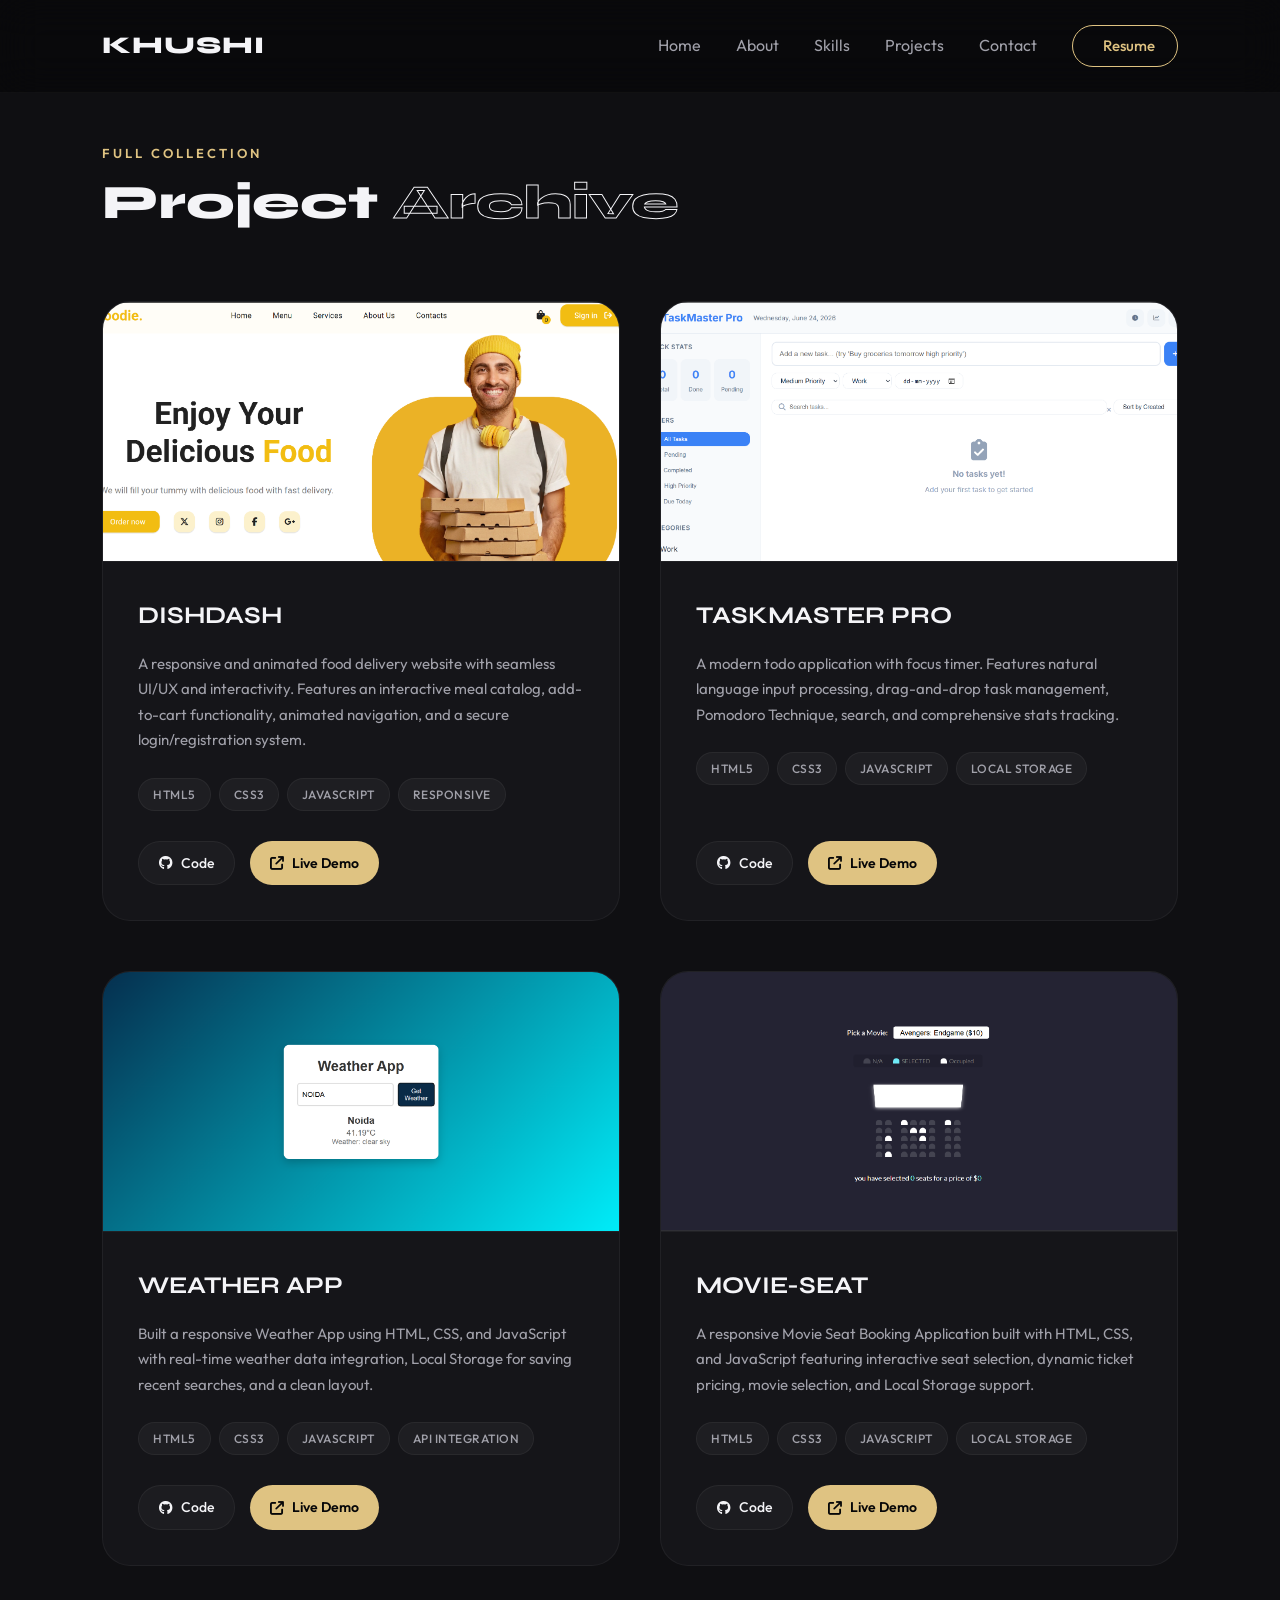
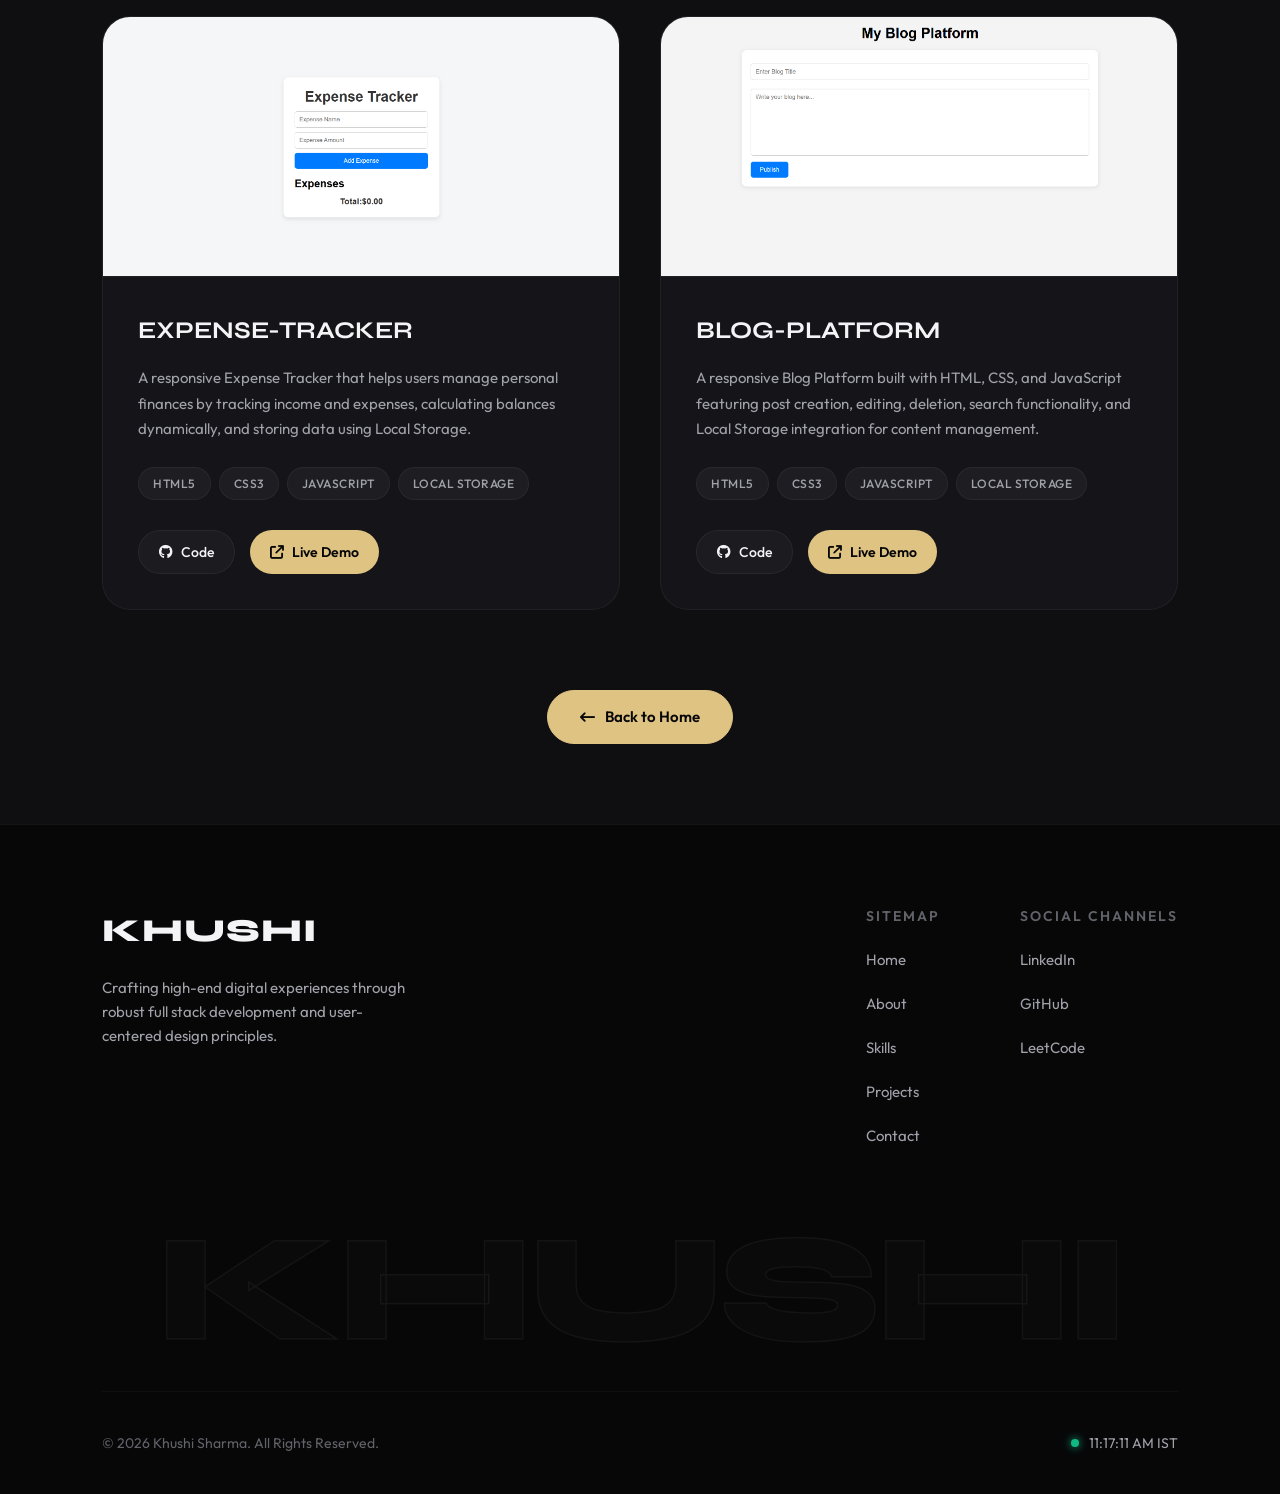
==== project.html @ cfadffa4 "Update portfolio visuals and make changes to the projects and contact pages" ====
<!DOCTYPE html>
<html lang="en">
<head>
    <meta charset="UTF-8">
    <meta name="viewport" content="width=device-width, initial-scale=1.0">
    <title>Project Archive | Khushi Sharma</title>
    <!-- Meta tags for premium SEO -->
    <meta name="description" content="Explore the full vault of web development projects built by Khushi Sharma, including food delivery sites, advanced todo managers, trackers, and blog platforms.">
    
    <!-- Font Awesome Icons -->
    <link rel="stylesheet" href="https://cdnjs.cloudflare.com/ajax/libs/font-awesome/6.7.2/css/all.min.css">
    <!-- Local Stylesheet -->
    <link rel="stylesheet" href="style.css">
</head>
<body>

    <!-- Page Transition Wipe Overlay -->
    <div class="page-transition-wipe"></div>

    <!-- Frosted-glass Header Design -->
    <header class="header">
        <a href="index.html#home" class="logo magnetic">KHUSHI</a>

        <i class="fa-solid fa-bars" id="menu-icon"></i>

        <nav class="navbar">
            <a href="index.html#home" class="nav-link">Home</a>
            <a href="index.html#about" class="nav-link">About</a>
            <a href="index.html#skills" class="nav-link">Skills</a>
            <a href="index.html#projects" class="nav-link active">Projects</a>
            <a href="index.html#contact" class="nav-link">Contact</a>
            
            <!-- Highly styled Resume pill button directly to the right of Contact link -->
            <a href="Resume_Khushi_Sharma (3).pdf" class="resume-btn magnetic" target="_blank">
                <i class="fa-solid fa-arrow-down-to-bracket"></i> Resume
            </a>
        </nav>
    </header>

    <!-- Project Archive Section -->
    <section class="projects">
        <div class="container">
            <div class="section-header animate-in">
                <span class="section-subtitle">Full Collection</span>
                <h1 class="section-title">Project <span>Archive</span></h1>
            </div>

            <!-- All 6 Projects Grid -->
            <div class="projects-grid">
                
                <!-- PROJECT 1 -->
                <div class="project-card animate-in">
                    <div class="project-img">
                        <img src="images/DISHDASH.png" alt="DISHDASH - Food Delivery Platform">
                    </div>
                    <div class="project-content">
                        <div>
                            <h3>DISHDASH</h3>
                            <p>A responsive and animated food delivery website with seamless UI/UX and interactivity. Features an interactive meal catalog, add-to-cart functionality, animated navigation, and a secure login/registration system.</p>
                            <div class="project-tech-stack">
                                <span>HTML5</span>
                                <span>CSS3</span>
                                <span>JavaScript</span>
                                <span>Responsive</span>
                            </div>
                        </div>
                        <div class="project-actions">
                            <a href="https://github.com/khushiiish/DISHDASH.git" target="_blank" class="project-btn code magnetic">
                                <i class="fa-brands fa-github"></i> Code
                            </a>
                            <a href="https://dishdash-khushi.vercel.app/" target="_blank" class="project-btn live magnetic">
                                <i class="fa-solid fa-arrow-up-right-from-square"></i> Live Demo
                            </a>
                        </div>
                    </div>
                </div>

                <!-- PROJECT 2 -->
                <div class="project-card animate-in delay-100">
                    <div class="project-img">
                        <img src="images/TASK-MASTER.png" alt="TASKMASTER PRO - Advanced Todo App">
                    </div>
                    <div class="project-content">
                        <div>
                            <h3>TASKMASTER PRO</h3>
                            <p>A modern todo application with focus timer. Features natural language input processing, drag-and-drop task management, Pomodoro Technique, search, and comprehensive stats tracking.</p>
                            <div class="project-tech-stack">
                                <span>HTML5</span>
                                <span>CSS3</span>
                                <span>JavaScript</span>
                                <span>Local Storage</span>
                            </div>
                        </div>
                        <div class="project-actions">
                            <a href="https://github.com/khushiiish/ADVANCED-TODO-APP.git" target="_blank" class="project-btn code magnetic">
                                <i class="fa-brands fa-github"></i> Code
                            </a>
                            <a href="https://advanced-todo-app-khushi.vercel.app/" target="_blank" class="project-btn live magnetic">
                                <i class="fa-solid fa-arrow-up-right-from-square"></i> Live Demo
                            </a>
                        </div>
                    </div>
                </div>

                <!-- PROJECT 3 -->
                <div class="project-card animate-in">
                    <div class="project-img">
                        <img src="images/WEATHER.png" alt="Weather Forecast Application">
                    </div>
                    <div class="project-content">
                        <div>
                            <h3>WEATHER APP</h3>
                            <p>Built a responsive Weather App using HTML, CSS, and JavaScript with real-time weather data integration, Local Storage for saving recent searches, and a clean layout.</p>
                            <div class="project-tech-stack">
                                <span>HTML5</span>
                                <span>CSS3</span>
                                <span>JavaScript</span>
                                <span>API Integration</span>
                            </div>
                        </div>
                        <div class="project-actions">
                            <a href="https://github.com/khushiiish/weather.git" target="_blank" class="project-btn code magnetic">
                                <i class="fa-brands fa-github"></i> Code
                            </a>
                            <a href="https://weather-chi-kohl.vercel.app/" target="_blank" class="project-btn live magnetic">
                                <i class="fa-solid fa-arrow-up-right-from-square"></i> Live Demo
                            </a>
                        </div>
                    </div>
                </div>

                <!-- PROJECT 4 -->
                <div class="project-card animate-in delay-100">
                    <div class="project-img">
                        <img src="images/MOVIE-SEAT.png" alt="Movie Seat Booking App">
                    </div>
                    <div class="project-content">
                        <div>
                            <h3>MOVIE-SEAT</h3>
                            <p>A responsive Movie Seat Booking Application built with HTML, CSS, and JavaScript featuring interactive seat selection, dynamic ticket pricing, movie selection, and Local Storage support.</p>
                            <div class="project-tech-stack">
                                <span>HTML5</span>
                                <span>CSS3</span>
                                <span>JavaScript</span>
                                <span>Local Storage</span>
                            </div>
                        </div>
                        <div class="project-actions">
                            <a href="https://github.com/khushiiish/Movie_Seat.git" target="_blank" class="project-btn code magnetic">
                                <i class="fa-brands fa-github"></i> Code
                            </a>
                            <a href="https://movie-seat-ten.vercel.app/" target="_blank" class="project-btn live magnetic">
                                <i class="fa-solid fa-arrow-up-right-from-square"></i> Live Demo
                            </a>
                        </div>
                    </div>
                </div>

                <!-- PROJECT 5 -->
                <div class="project-card animate-in">
                    <div class="project-img">
                        <img src="images/EXPENSE-TRACKER.png" alt="Expense Tracker App">
                    </div>
                    <div class="project-content">
                        <div>
                            <h3>EXPENSE-TRACKER</h3>
                            <p>A responsive Expense Tracker that helps users manage personal finances by tracking income and expenses, calculating balances dynamically, and storing data using Local Storage.</p>
                            <div class="project-tech-stack">
                                <span>HTML5</span>
                                <span>CSS3</span>
                                <span>JavaScript</span>
                                <span>Local Storage</span>
                            </div>
                        </div>
                        <div class="project-actions">
                            <a href="https://github.com/khushiiish/expense-tracker.git" target="_blank" class="project-btn code magnetic">
                                <i class="fa-brands fa-github"></i> Code
                            </a>
                            <a href="https://expense-tracker-ecru-beta-21.vercel.app/" target="_blank" class="project-btn live magnetic">
                                <i class="fa-solid fa-arrow-up-right-from-square"></i> Live Demo
                            </a>
                        </div>
                    </div>
                </div>

                <!-- PROJECT 6 -->
                <div class="project-card animate-in delay-100">
                    <div class="project-img">
                        <img src="images/BLOG-PLATFORM.png" alt="Blog Platform App">
                    </div>
                    <div class="project-content">
                        <div>
                            <h3>BLOG-PLATFORM</h3>
                            <p>A responsive Blog Platform built with HTML, CSS, and JavaScript featuring post creation, editing, deletion, search functionality, and Local Storage integration for content management.</p>
                            <div class="project-tech-stack">
                                <span>HTML5</span>
                                <span>CSS3</span>
                                <span>JavaScript</span>
                                <span>Local Storage</span>
                            </div>
                        </div>
                        <div class="project-actions">
                            <a href="https://github.com/khushiiish/BLOG-PLATFORM.git" target="_blank" class="project-btn code magnetic">
                                <i class="fa-brands fa-github"></i> Code
                            </a>
                            <a href="https://blog-platform-seven-ruby.vercel.app/" target="_blank" class="project-btn live magnetic">
                                <i class="fa-solid fa-arrow-up-right-from-square"></i> Live Demo
                            </a>
                        </div>
                    </div>
                </div>

            </div>

            <!-- Back to Home Action Button -->
            <div class="archive-actions animate-in" style="text-align: center; margin-top: 8rem;">
                <a href="index.html" class="btn-primary magnetic">
                    <i class="fa-solid fa-arrow-left-long"></i> Back to Home
                </a>
            </div>
        </div>
    </section>

    <!-- Revamped Footer Block -->
    <footer class="footer">
        <div class="container">
            <div class="footer-top">
                <div class="footer-brand">
                    <a href="index.html#home" class="logo">KHUSHI</a>
                    <p>Crafting high-end digital experiences through robust full stack development and user-centered design principles.</p>
                </div>
                
                <div class="footer-links-grid">
                    <div class="footer-column">
                        <h4>Sitemap</h4>
                        <a href="index.html#home">Home</a>
                        <a href="index.html#about">About</a>
                        <a href="index.html#skills">Skills</a>
                        <a href="index.html#projects">Projects</a>
                        <a href="index.html#contact">Contact</a>
                    </div>
                    <div class="footer-column">
                        <h4>Social Channels</h4>
                        <a href="https://linkedin.com" target="_blank">LinkedIn</a>
                        <a href="https://github.com/khushiiish" target="_blank">GitHub</a>
                        <a href="https://leetcode.com/u/khushiish/" target="_blank">LeetCode</a>
                    </div>
                </div>
            </div>

            <!-- Massive typographic signature in background -->
            <div class="footer-signature">
                <h2>KHUSHI</h2>
            </div>

            <div class="footer-bottom">
                <p>&copy; 2026 Khushi Sharma. All Rights Reserved.</p>
                
                <!-- Local time clock ticking in IST -->
                <div class="footer-clock">
                    <span class="pulse"></span>
                    <span id="timezone-clock">Loading local time...</span>
                </div>
            </div>
        </div>
    </footer>

    <!-- Local Script -->
    <script src="script.js"></script>
</body>
</html>
---- style.css ----
@import url('https://fonts.googleapis.com/css2?family=Inter:wght@300;400;500;600&family=Outfit:wght@300;400;500;600;700;800&family=Syne:wght@700;800&display=swap');

:root {
    --bg-dark: #070708;
    --bg-surface: #0f0f12;
    --bg-card: #151519;
    --border-color: rgba(255, 255, 255, 0.05);
    --border-hover: rgba(223, 195, 130, 0.25);
    --text-primary: #f4f4f7;
    --text-secondary: #a1a1aa;
    --text-muted: #62626a;
    --accent: #dfc382; /* Champagne Gold */
    --accent-rgb: 223, 195, 130;
    --accent-hover: #eed59f;
    --font-title: 'Syne', sans-serif;
    --font-body: 'Outfit', sans-serif;
    --transition-smooth: all 0.5s cubic-bezier(0.16, 1, 0.3, 1);
    --transition-fast: all 0.25s ease;
}

/* --- Global Reset --- */
* {
    margin: 0;
    padding: 0;
    box-sizing: border-box;
    text-decoration: none;
    border: none;
    outline: none;
    font-family: var(--font-body);
}

html {
    font-size: 62.5%; /* 1rem = 10px */
    scroll-behavior: smooth;
    background-color: var(--bg-dark);
    color: var(--text-primary);
    overflow-x: hidden;
}

body {
    font-size: 1.6rem;
    line-height: 1.6;
    background-color: var(--bg-dark);
    color: var(--text-primary);
    -webkit-font-smoothing: antialiased;
}

/* --- Scrollbar Customization --- */
::-webkit-scrollbar {
    width: 0.8rem;
}
::-webkit-scrollbar-track {
    background: var(--bg-dark);
}
::-webkit-scrollbar-thumb {
    background: rgba(255, 255, 255, 0.1);
    border-radius: 9999px;
}
::-webkit-scrollbar-thumb:hover {
    background: var(--accent);
}

/* --- Layout Utility Classes --- */
section {
    min-height: 100vh;
    padding: 14rem 8% 8rem;
    position: relative;
}

.container {
    max-width: 120rem;
    margin: 0 auto;
    width: 100%;
}

.btn-primary {
    display: inline-flex;
    align-items: center;
    justify-content: center;
    gap: 1rem;
    background: var(--accent);
    color: var(--bg-dark);
    font-weight: 600;
    font-size: 1.5rem;
    padding: 1.4rem 3.2rem;
    border-radius: 9999px;
    border: 1px solid var(--accent);
    cursor: pointer;
    transition: var(--transition-smooth);
}

.btn-primary:hover {
    background: transparent;
    color: var(--accent);
    box-shadow: 0 8px 24px rgba(223, 195, 130, 0.15);
}

.btn-secondary {
    display: inline-flex;
    align-items: center;
    justify-content: center;
    gap: 1rem;
    background: transparent;
    color: var(--text-primary);
    font-weight: 500;
    font-size: 1.5rem;
    padding: 1.4rem 3.2rem;
    border-radius: 9999px;
    border: 1px solid rgba(255, 255, 255, 0.1);
    cursor: pointer;
    transition: var(--transition-smooth);
}

.btn-secondary:hover {
    border-color: var(--accent);
    color: var(--accent);
    background: rgba(223, 195, 130, 0.02);
}

/* --- Section Heading --- */
.section-header {
    margin-bottom: 7rem;
    position: relative;
}

.section-subtitle {
    font-size: 1.3rem;
    font-weight: 600;
    color: var(--accent);
    text-transform: uppercase;
    letter-spacing: 0.3rem;
    display: inline-block;
    margin-bottom: 1rem;
}

.section-title {
    font-family: var(--font-title);
    font-size: 4.8rem;
    font-weight: 800;
    line-height: 1.2;
    color: var(--text-primary);
}

.section-title span {
    font-family: var(--font-title);
    color: transparent;
    -webkit-text-stroke: 1px var(--text-primary);
}

/* --- PAGE TRANSITION OVERLAY --- */
.page-transition-wipe {
    position: fixed;
    top: 0;
    left: 0;
    width: 100%;
    height: 100%;
    background-color: var(--accent);
    z-index: 9999;
    transform: translateY(100%);
    pointer-events: none;
    transition: transform 0.6s cubic-bezier(0.85, 0, 0.15, 1);
}
.page-transition-wipe.active {
    transform: translateY(0);
}
.page-transition-wipe.exit {
    transform: translateY(-100%);
}

/* --- HEADER / NAVBAR --- */
.header {
    position: fixed;
    top: 0;
    left: 0;
    width: 100%;
    padding: 2.5rem 8%;
    background: rgba(7, 7, 8, 0.65);
    backdrop-filter: blur(20px);
    -webkit-backdrop-filter: blur(20px);
    border-bottom: 1px solid rgba(255, 255, 255, 0.03);
    display: flex;
    justify-content: space-between;
    align-items: center;
    z-index: 1000;
    transition: var(--transition-smooth);
}

.header.scrolled {
    padding: 1.8rem 8%;
    background: rgba(7, 7, 8, 0.85);
    box-shadow: 0 10px 30px rgba(0, 0, 0, 0.3);
}

.logo {
    font-family: var(--font-title);
    font-size: 2.4rem;
    font-weight: 800;
    color: var(--text-primary);
    letter-spacing: 0.1rem;
    transition: var(--transition-fast);
}

.logo:hover {
    color: var(--accent);
}

.navbar {
    display: flex;
    align-items: center;
}

.nav-link {
    font-size: 1.6rem;
    font-weight: 400;
    color: var(--text-secondary);
    margin-left: 3.5rem;
    position: relative;
    transition: var(--transition-fast);
    padding: 0.5rem 0;
}

.nav-link::after {
    content: '';
    position: absolute;
    bottom: 0;
    left: 0;
    width: 0;
    height: 1px;
    background-color: var(--accent);
    transition: var(--transition-fast);
}

.nav-link:hover::after,
.nav-link.active::after {
    width: 100%;
}

.nav-link:hover,
.nav-link.active {
    color: var(--text-primary);
}

.resume-btn {
    margin-left: 3.5rem;
    border: 1px solid var(--accent);
    color: var(--accent);
    font-size: 1.5rem;
    font-weight: 500;
    padding: 0.8rem 2.2rem;
    border-radius: 9999px;
    background: transparent;
    transition: var(--transition-smooth);
    display: inline-flex;
    align-items: center;
    gap: 0.8rem;
}

.resume-btn:hover {
    background: var(--accent);
    color: var(--bg-dark);
    transform: translateY(-2px);
    box-shadow: 0 6px 20px rgba(223, 195, 130, 0.15);
}

#menu-icon {
    font-size: 2.8rem;
    color: var(--text-primary);
    cursor: pointer;
    display: none;
}

/* --- HOME HERO SECTION --- */
.home {
    display: flex;
    justify-content: space-between;
    align-items: center;
    gap: 8rem;
    min-height: 100vh;
}

.home-content {
    flex: 1.2;
    display: flex;
    flex-direction: column;
    align-items: flex-start;
}

.home-badge {
    background: rgba(223, 195, 130, 0.08);
    color: var(--accent);
    padding: 0.6rem 1.6rem;
    font-size: 1.3rem;
    font-weight: 600;
    border-radius: 9999px;
    border: 1px solid rgba(223, 195, 130, 0.15);
    margin-bottom: 2.5rem;
    letter-spacing: 0.1rem;
}

.home-content h1 {
    font-family: var(--font-title);
    font-size: 7.2rem;
    font-weight: 800;
    line-height: 1.1;
    margin-bottom: 1.5rem;
    letter-spacing: -0.1rem;
}

.home-content h3 {
    font-size: 2.8rem;
    font-weight: 400;
    color: var(--text-secondary);
    margin-bottom: 2.5rem;
}

.home-content h3 span {
    color: var(--accent);
    font-weight: 600;
}

.home-content p {
    font-size: 1.7rem;
    color: var(--text-secondary);
    line-height: 1.7;
    margin-bottom: 4rem;
    max-width: 58rem;
}

.home-actions {
    display: flex;
    gap: 2rem;
    margin-bottom: 4.5rem;
}

.social-media {
    display: flex;
    gap: 1.8rem;
}

.social-link {
    display: inline-flex;
    justify-content: center;
    align-items: center;
    width: 4.5rem;
    height: 4.5rem;
    background: var(--bg-surface);
    border: 1px solid var(--border-color);
    border-radius: 50%;
    font-size: 1.8rem;
    color: var(--text-secondary);
    transition: var(--transition-smooth);
}

.social-link:hover {
    color: var(--bg-dark);
    background: var(--accent);
    border-color: var(--accent);
    transform: translateY(-3px);
    box-shadow: 0 8px 20px rgba(223, 195, 130, 0.2);
}

.home-img-wrapper {
    flex: 0.8;
    display: flex;
    justify-content: center;
    align-items: center;
}

.home-img {
    position: relative;
    width: 38rem;
    height: 48rem;
    border-radius: 40px 100px 40px 100px;
    overflow: hidden;
    border: 1px solid var(--border-color);
    transition: var(--transition-smooth);
    background: var(--bg-card);
}

.home-img::before {
    content: '';
    position: absolute;
    inset: 0;
    background: linear-gradient(to top, rgba(7, 7, 8, 0.4), transparent);
    z-index: 1;
}

.home-img img {
    width: 100%;
    height: 100%;
    object-fit: cover;
    transition: transform 0.8s cubic-bezier(0.16, 1, 0.3, 1);
}

.home-img:hover {
    transform: scale(1.02) rotate(-1deg);
    border-color: var(--accent);
    box-shadow: 0 30px 60px rgba(0, 0, 0, 0.6), 0 0 40px rgba(223, 195, 130, 0.08);
}

.home-img:hover img {
    transform: scale(1.06);
}

/* --- ABOUT SECTION --- */
.about {
    background: var(--bg-surface);
}

.about-container {
    display: flex;
    align-items: center;
    gap: 8rem;
}

.about-img-wrapper {
    flex: 0.9;
    display: flex;
    justify-content: center;
}

.about-img {
    position: relative;
    width: 36rem;
    height: 44rem;
    border-radius: 100px 40px 100px 40px;
    overflow: hidden;
    border: 1px solid var(--border-color);
    background: var(--bg-card);
    transition: var(--transition-smooth);
}

.about-img img {
    width: 100%;
    height: 100%;
    object-fit: cover;
    transition: transform 0.8s cubic-bezier(0.16, 1, 0.3, 1);
}

.about-img:hover {
    transform: scale(1.02) rotate(1deg);
    border-color: var(--accent);
    box-shadow: 0 30px 60px rgba(0, 0, 0, 0.6), 0 0 40px rgba(223, 195, 130, 0.08);
}

.about-img:hover img {
    transform: scale(1.06);
}

.about-content {
    flex: 1.1;
}

.about-content h3 {
    font-size: 2.4rem;
    color: var(--text-primary);
    margin-bottom: 2rem;
    font-weight: 600;
}

.about-content p {
    font-size: 1.6rem;
    color: var(--text-secondary);
    line-height: 1.8;
    margin-bottom: 2.5rem;
}

/* --- BENTO SKILLS & TOOLS SECTION --- */
.skills {
    background: var(--bg-dark);
}

.bento-grid {
    display: grid;
    grid-template-columns: repeat(3, 1fr);
    gap: 2.5rem;
    margin-bottom: 6rem;
}

.bento-card {
    background: var(--bg-card);
    border: 1px solid var(--border-color);
    border-radius: 24px;
    padding: 3.5rem;
    transition: var(--transition-smooth);
}

.bento-card:hover {
    transform: translateY(-5px);
    border-color: var(--border-hover);
    box-shadow: 0 20px 40px rgba(0, 0, 0, 0.4);
}

.bento-card.double-col {
    grid-column: span 2;
}

.bento-card h3 {
    font-family: var(--font-title);
    font-size: 2rem;
    font-weight: 700;
    margin-bottom: 2.5rem;
    color: var(--text-primary);
}

.skills-list {
    display: flex;
    flex-wrap: wrap;
    gap: 1.2rem;
}

.skill-tag {
    display: inline-flex;
    align-items: center;
    gap: 0.8rem;
    padding: 1rem 1.8rem;
    background: rgba(255, 255, 255, 0.03);
    border: 1px solid var(--border-color);
    border-radius: 9999px;
    font-size: 1.4rem;
    font-weight: 500;
    color: var(--text-secondary);
    transition: var(--transition-fast);
}

.skill-tag i, .skill-tag svg {
    font-size: 1.6rem;
    color: var(--skill-color, var(--text-muted));
    fill: var(--skill-color, var(--text-muted));
    transition: var(--transition-fast);
}

.skill-tag .custom-svg {
    width: 1.6rem;
    height: 1.6rem;
}

.skill-tag:hover {
    background: rgba(255, 255, 255, 0.06);
    border-color: var(--skill-color, var(--accent));
    color: var(--text-primary);
}

.skill-tag:hover i, .skill-tag:hover svg {
    color: var(--skill-color, var(--accent));
    fill: var(--skill-color, var(--accent));
}

/* Soft Skills Grid */
.soft-skills-grid {
    display: grid;
    grid-template-columns: repeat(2, 1fr);
    gap: 1.5rem;
}

.soft-skill-box {
    display: flex;
    align-items: center;
    gap: 1.5rem;
    padding: 1.5rem;
    background: rgba(255, 255, 255, 0.02);
    border: 1px solid var(--border-color);
    border-radius: 16px;
    transition: var(--transition-fast);
}

.soft-skill-box:hover {
    border-color: var(--border-hover);
    background: rgba(255, 255, 255, 0.04);
}

.soft-icon {
    width: 4rem;
    height: 4rem;
    background: rgba(223, 195, 130, 0.08);
    border-radius: 12px;
    display: flex;
    align-items: center;
    justify-content: center;
    font-size: 1.8rem;
    color: var(--accent);
    transition: var(--transition-fast);
}

.soft-skill-box:hover .soft-icon {
    background: var(--accent);
    color: var(--bg-dark);
}

.soft-skill-box span {
    font-size: 1.4rem;
    font-weight: 500;
    color: var(--text-secondary);
}

.soft-skill-box:hover span {
    color: var(--text-primary);
}

/* --- ASYMMETRIC PROJECTS GRID --- */
.projects {
    background: var(--bg-surface);
}

.projects-grid {
    display: grid;
    grid-template-columns: repeat(2, 1fr);
    gap: 5rem 4rem;
    max-width: 120rem;
    margin: 0 auto;
}

.project-card {
    background: var(--bg-card);
    border: 1px solid var(--border-color);
    border-radius: 28px;
    overflow: hidden;
    display: flex;
    flex-direction: column;
    transition: var(--transition-smooth);
}

.project-card.large-span {
    grid-column: span 2;
}

.project-card.large-span .project-img {
    height: 38rem;
}

.project-img {
    width: 100%;
    height: 26rem;
    overflow: hidden;
    position: relative;
    border-bottom: 1px solid var(--border-color);
}

.project-img img {
    width: 100%;
    height: 100%;
    object-fit: cover;
    object-position: top;
    transition: transform 0.8s cubic-bezier(0.16, 1, 0.3, 1);
}

.project-card:hover {
    transform: translateY(-8px);
    border-color: var(--border-hover);
    box-shadow: 0 30px 60px rgba(0, 0, 0, 0.4);
}

.project-card:hover .project-img img {
    transform: scale(1.04);
}

.project-content {
    padding: 3.5rem;
    display: flex;
    flex-direction: column;
    flex-grow: 1;
    justify-content: space-between;
}

.project-content h3 {
    font-family: var(--font-title);
    font-size: 2.4rem;
    font-weight: 700;
    color: var(--text-primary);
    margin-bottom: 1.5rem;
}

.project-content p {
    font-size: 1.5rem;
    color: var(--text-secondary);
    line-height: 1.7;
    margin-bottom: 2.5rem;
}

.project-tech-stack {
    display: flex;
    flex-wrap: wrap;
    gap: 0.8rem;
    margin-bottom: 3rem;
}

.project-tech-stack span {
    background: rgba(255, 255, 255, 0.04);
    color: var(--text-secondary);
    padding: 0.6rem 1.4rem;
    font-size: 1.2rem;
    border-radius: 9999px;
    border: 1px solid var(--border-color);
    font-weight: 500;
    text-transform: uppercase;
    letter-spacing: 0.05rem;
}

.project-actions {
    display: flex;
    gap: 1.5rem;
}

.project-btn {
    padding: 1rem 2rem;
    font-size: 1.4rem;
    font-weight: 500;
    border-radius: 9999px;
    transition: var(--transition-fast);
    display: inline-flex;
    align-items: center;
    gap: 0.8rem;
}

.project-btn.code {
    background: rgba(255, 255, 255, 0.03);
    color: var(--text-primary);
    border: 1px solid var(--border-color);
}

.project-btn.code:hover {
    background: rgba(255, 255, 255, 0.07);
    border-color: var(--text-secondary);
}

.project-btn.live {
    background: var(--accent);
    color: var(--bg-dark);
    font-weight: 600;
}

.project-btn.live:hover {
    background: var(--accent-hover);
    box-shadow: 0 4px 15px rgba(223, 195, 130, 0.2);
}

/* --- THE 5TH CARD: VIEW ALL PROJECTS --- */
.view-all-card {
    background: linear-gradient(135deg, var(--bg-card) 0%, rgba(223, 195, 130, 0.02) 100%);
    border: 1px dashed var(--accent);
    border-radius: 28px;
    display: flex;
    align-items: center;
    justify-content: center;
    min-height: 40rem;
    text-align: center;
    cursor: pointer;
    transition: var(--transition-smooth);
    padding: 4rem;
    position: relative;
    overflow: hidden;
}

.view-all-card::before {
    content: '';
    position: absolute;
    inset: 0;
    background: radial-gradient(circle at center, rgba(223, 195, 130, 0.08) 0%, transparent 70%);
    opacity: 0;
    transition: var(--transition-smooth);
}

.view-all-content {
    position: relative;
    z-index: 2;
    display: flex;
    flex-direction: column;
    align-items: center;
    gap: 2.5rem;
}

.view-all-icon {
    width: 8rem;
    height: 8rem;
    border-radius: 50%;
    background: rgba(223, 195, 130, 0.05);
    border: 1px solid rgba(223, 195, 130, 0.2);
    display: flex;
    align-items: center;
    justify-content: center;
    font-size: 2.8rem;
    color: var(--accent);
    transition: var(--transition-smooth);
}

.view-all-card:hover .view-all-icon {
    transform: scale(1.1) rotate(45deg);
    background: var(--accent);
    color: var(--bg-dark);
    box-shadow: 0 10px 30px rgba(223, 195, 130, 0.3);
}

.view-all-content h3 {
    font-family: var(--font-title);
    font-size: 2.8rem;
    font-weight: 700;
    color: var(--text-primary);
}

.view-all-content p {
    font-size: 1.5rem;
    color: var(--text-secondary);
    max-width: 32rem;
}

.view-all-card:hover {
    border-style: solid;
    border-color: var(--accent);
    transform: translateY(-8px);
    box-shadow: 0 30px 60px rgba(0, 0, 0, 0.4);
}

.view-all-card:hover::before {
    opacity: 1;
}

/* --- CONTACT SECTION --- */
.contact {
    background: var(--bg-dark);
}

.contact-grid {
    display: grid;
    grid-template-columns: 1fr 1.2fr;
    gap: 8rem;
}

.contact-info {
    display: flex;
    flex-direction: column;
    justify-content: space-between;
}

.contact-info h2 {
    font-family: var(--font-title);
    font-size: 4.8rem;
    font-weight: 800;
    line-height: 1.2;
    margin-bottom: 3rem;
}

.contact-details {
    margin-bottom: 4rem;
}

.contact-item {
    display: flex;
    align-items: center;
    gap: 2rem;
    margin-bottom: 2.5rem;
}

.contact-icon {
    width: 5rem;
    height: 5rem;
    background: var(--bg-card);
    border: 1px solid var(--border-color);
    border-radius: 50%;
    display: flex;
    align-items: center;
    justify-content: center;
    font-size: 2rem;
    color: var(--accent);
}

.contact-text h4 {
    font-size: 1.3rem;
    text-transform: uppercase;
    letter-spacing: 0.15rem;
    color: var(--text-muted);
    margin-bottom: 0.4rem;
}

.contact-text a, .contact-text p {
    font-size: 1.6rem;
    font-weight: 500;
    color: var(--text-primary);
    transition: var(--transition-fast);
}

.contact-text a:hover {
    color: var(--accent);
}

/* Floating Label Form */
.contact-form {
    background: var(--bg-card);
    border: 1px solid var(--border-color);
    border-radius: 28px;
    padding: 5rem;
    box-shadow: 0 20px 40px rgba(0, 0, 0, 0.3);
}

.form-group {
    position: relative;
    margin-bottom: 3.5rem;
}

.form-input {
    width: 100%;
    padding: 1.2rem 0;
    background: transparent;
    border: none;
    border-bottom: 1.5px solid rgba(255, 255, 255, 0.1);
    color: var(--text-primary);
    font-family: var(--font-body);
    font-size: 1.6rem;
    transition: var(--transition-smooth);
}

.form-input:focus {
    border-bottom-color: var(--accent);
}

.form-label {
    position: absolute;
    left: 0;
    top: 1.2rem;
    color: var(--text-muted);
    font-size: 1.6rem;
    pointer-events: none;
    transition: var(--transition-smooth);
}

.form-input:focus ~ .form-label,
.form-input:not(:placeholder-shown) ~ .form-label {
    top: -1.8rem;
    font-size: 1.2rem;
    color: var(--accent);
    font-weight: 600;
    letter-spacing: 0.05rem;
}

textarea.form-input {
    min-height: 12rem;
    resize: none;
}

/* Form border focus animation */
.form-line {
    position: absolute;
    bottom: 0;
    left: 0;
    width: 0;
    height: 1.5px;
    background-color: var(--accent);
    transition: var(--transition-smooth);
}

.form-input:focus ~ .form-line {
    width: 100%;
}

/* --- FOOTER SECTION --- */
.footer {
    background: var(--bg-dark);
    padding: 8rem 8% 4rem;
    border-top: 1px solid var(--border-color);
    position: relative;
}

.footer-top {
    display: flex;
    justify-content: space-between;
    align-items: flex-start;
    flex-wrap: wrap;
    gap: 6rem;
    margin-bottom: 8rem;
}

.footer-brand {
    max-width: 32rem;
}

.footer-brand .logo {
    font-size: 3.2rem;
    display: inline-block;
    margin-bottom: 2rem;
}

.footer-brand p {
    color: var(--text-secondary);
    font-size: 1.5rem;
    line-height: 1.6;
}

.footer-links-grid {
    display: flex;
    gap: 8rem;
}

.footer-column {
    display: flex;
    flex-direction: column;
    gap: 2rem;
}

.footer-column h4 {
    font-size: 1.4rem;
    font-weight: 600;
    text-transform: uppercase;
    letter-spacing: 0.2rem;
    color: var(--text-muted);
}

.footer-column a {
    font-size: 1.5rem;
    color: var(--text-secondary);
    transition: var(--transition-fast);
}

.footer-column a:hover {
    color: var(--accent);
    transform: translateX(3px);
}

.footer-signature {
    width: 100%;
    text-align: center;
    user-select: none;
    pointer-events: none;
    margin-bottom: 4rem;
}

.footer-signature h2 {
    font-family: var(--font-title);
    font-size: 12vw;
    font-weight: 800;
    line-height: 0.8;
    color: rgba(255, 255, 255, 0.015);
    -webkit-text-stroke: 1.5px rgba(255, 255, 255, 0.05);
    letter-spacing: -0.5vw;
}

.footer-bottom {
    display: flex;
    justify-content: space-between;
    align-items: center;
    border-top: 1px solid rgba(255, 255, 255, 0.03);
    padding-top: 4rem;
    color: var(--text-muted);
    font-size: 1.4rem;
    flex-wrap: wrap;
    gap: 2rem;
}

.footer-clock {
    display: flex;
    align-items: center;
    gap: 1rem;
    color: var(--text-secondary);
}

.footer-clock i {
    color: var(--accent);
    font-size: 1.2rem;
}

.footer-clock .pulse {
    width: 8px;
    height: 8px;
    background: #10b981;
    border-radius: 50%;
    display: inline-block;
    box-shadow: 0 0 8px #10b981;
    animation: pulseGlow 2s infinite;
}

@keyframes pulseGlow {
    0% { transform: scale(0.95); opacity: 0.5; }
    50% { transform: scale(1.15); opacity: 1; }
    100% { transform: scale(0.95); opacity: 0.5; }
}

/* --- ANIMATION SUPPORT CLASSES --- */
.split-word {
    display: inline-block;
    overflow: hidden;
    vertical-align: top;
    margin-right: 0.25em;
}

.split-char {
    display: inline-block;
    transform: translateY(110%);
    transition: transform 1s cubic-bezier(0.16, 1, 0.3, 1);
}

.animate-in {
    opacity: 0;
    transform: translateY(4rem);
    transition: opacity 1.2s cubic-bezier(0.16, 1, 0.3, 1), transform 1.2s cubic-bezier(0.16, 1, 0.3, 1);
}

.animate-in.active {
    opacity: 1;
    transform: translateY(0);
}

.delay-100 { transition-delay: 0.1s; }
.delay-200 { transition-delay: 0.2s; }
.delay-300 { transition-delay: 0.3s; }
.delay-400 { transition-delay: 0.4s; }
.delay-500 { transition-delay: 0.5s; }

/* --- RESPONSIVE BREAKPOINTS --- */
@media (max-width: 1024px) {
    html {
        font-size: 55%;
    }
    
    .home {
        gap: 4rem;
    }
    
    .home-content h1 {
        font-size: 5.8rem;
    }
    
    .home-img {
        width: 32rem;
        height: 40rem;
    }
    
    .bento-grid {
        grid-template-columns: repeat(2, 1fr);
    }
    
    .bento-card.double-col {
        grid-column: span 2;
    }
    
    .contact-grid {
        grid-template-columns: 1fr;
        gap: 6rem;
    }
}

@media (max-width: 768px) {
    #menu-icon {
        display: block;
    }
    
    .navbar {
        position: absolute;
        top: 100%;
        left: 0;
        width: 100%;
        padding: 2rem 8%;
        background: var(--bg-surface);
        border-bottom: 1px solid var(--border-color);
        flex-direction: column;
        align-items: flex-start;
        gap: 2.5rem;
        transform: translateY(-120%);
        opacity: 0;
        pointer-events: none;
        transition: var(--transition-smooth);
    }
    
    .navbar.active {
        transform: translateY(0);
        opacity: 1;
        pointer-events: all;
    }
    
    .nav-link {
        margin-left: 0;
        font-size: 1.8rem;
        width: 100%;
    }
    
    .resume-btn {
        margin-left: 0;
        margin-top: 1rem;
        width: 100%;
        justify-content: center;
    }
    
    .home {
        flex-direction: column-reverse;
        padding-top: 16rem;
        text-align: center;
        gap: 6rem;
    }
    
    .home-content {
        align-items: center;
    }
    
    .home-actions {
        justify-content: center;
    }
    
    .about-container {
        flex-direction: column;
        gap: 5rem;
    }
    
    .about-img {
        width: 30rem;
        height: 38rem;
    }
    
    .bento-grid {
        grid-template-columns: 1fr;
    }
    
    .bento-card.double-col {
        grid-column: span 1;
    }
    
    .soft-skills-grid {
        grid-template-columns: 1fr;
    }
    
    .projects-grid {
        grid-template-columns: 1fr;
        gap: 4rem;
    }
    
    .project-card.large-span {
        grid-column: span 1;
    }
    
    .project-card.large-span .project-img {
        height: 26rem;
    }
    
    .view-all-card {
        min-height: 32rem;
    }
    
    .footer-top {
        flex-direction: column;
        gap: 4rem;
    }
    
    .footer-links-grid {
        width: 100%;
        justify-content: space-between;
        gap: 4rem;
    }
}

@media (max-width: 480px) {
    html {
        font-size: 50%;
    }
    
    .home-content h1 {
        font-size: 4.8rem;
    }
    
    .home-img {
        width: 26rem;
        height: 32rem;
        border-radius: 30px 80px 30px 80px;
    }
    
    .about-img {
        width: 26rem;
        height: 32rem;
        border-radius: 80px 30px 80px 30px;
    }
    
    .contact-form {
        padding: 3rem;
    }
    
    .footer-links-grid {
        flex-direction: column;
        gap: 4rem;
    }
}
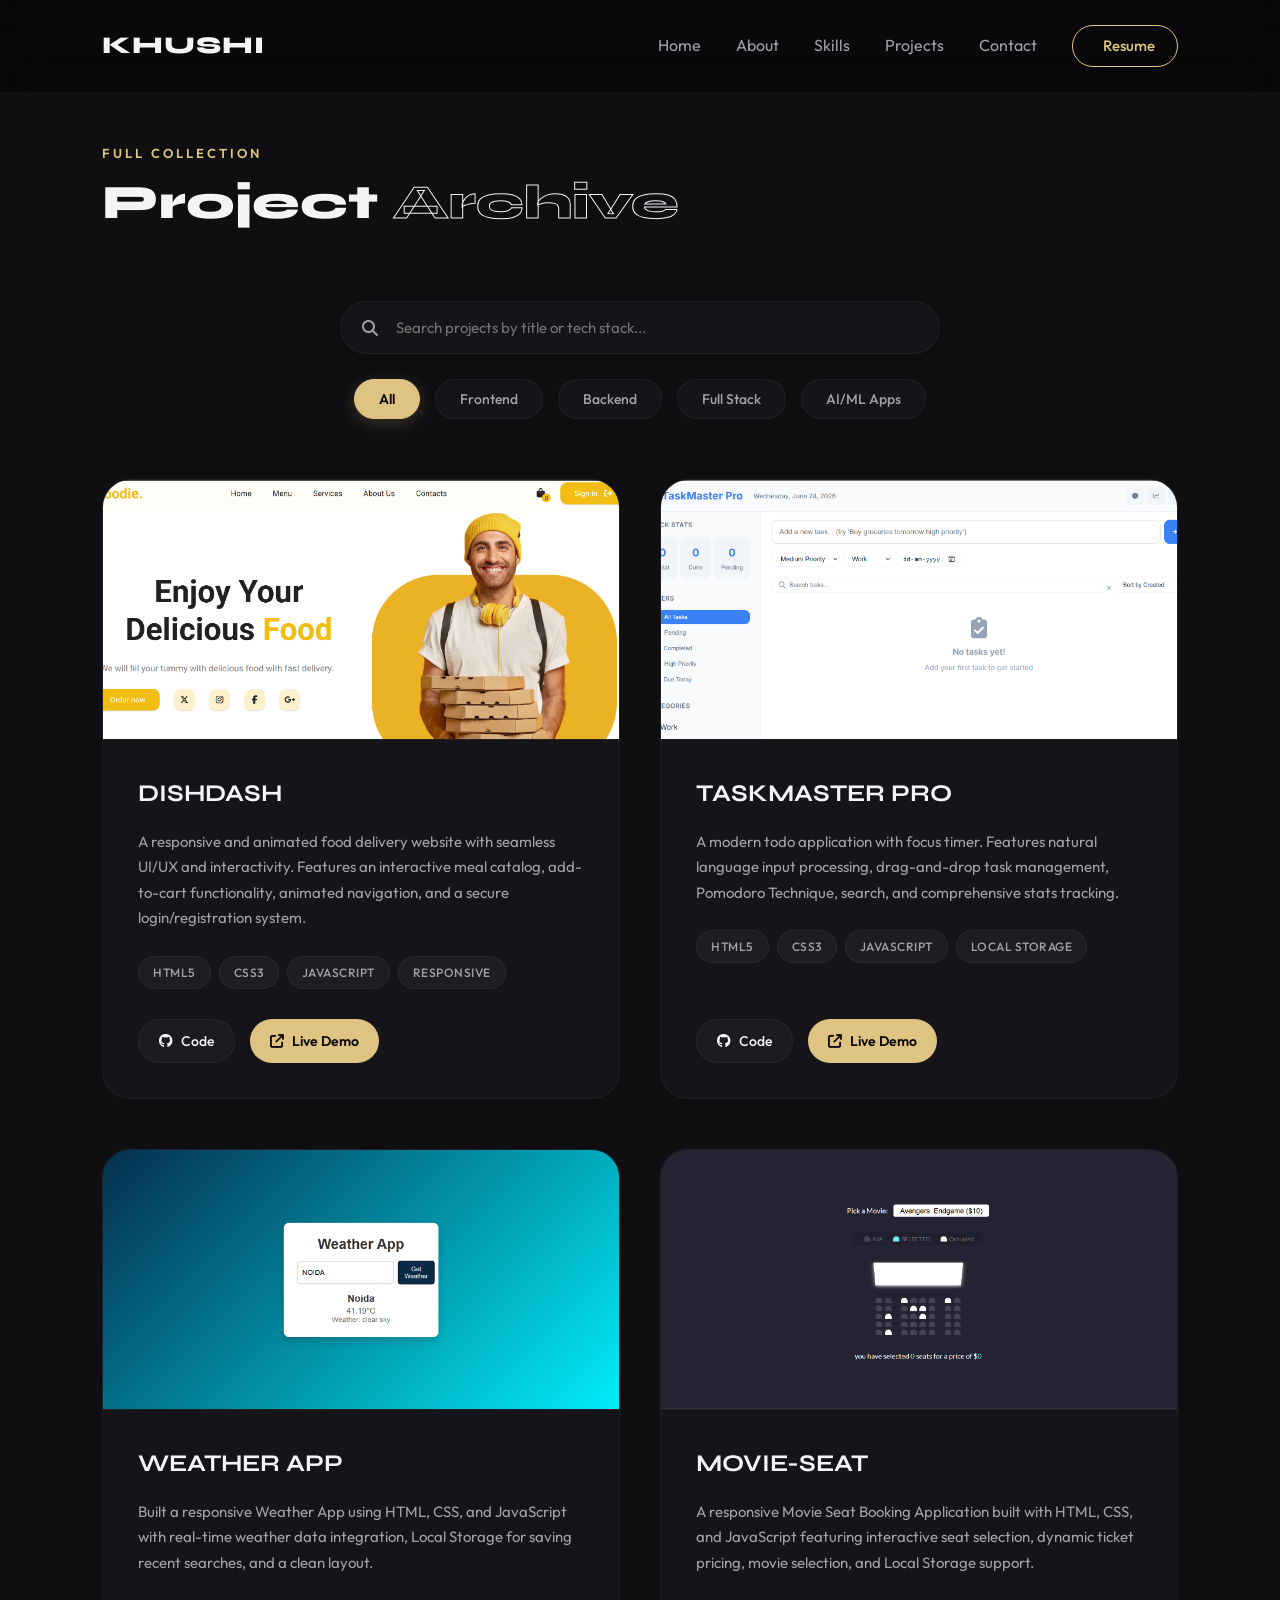
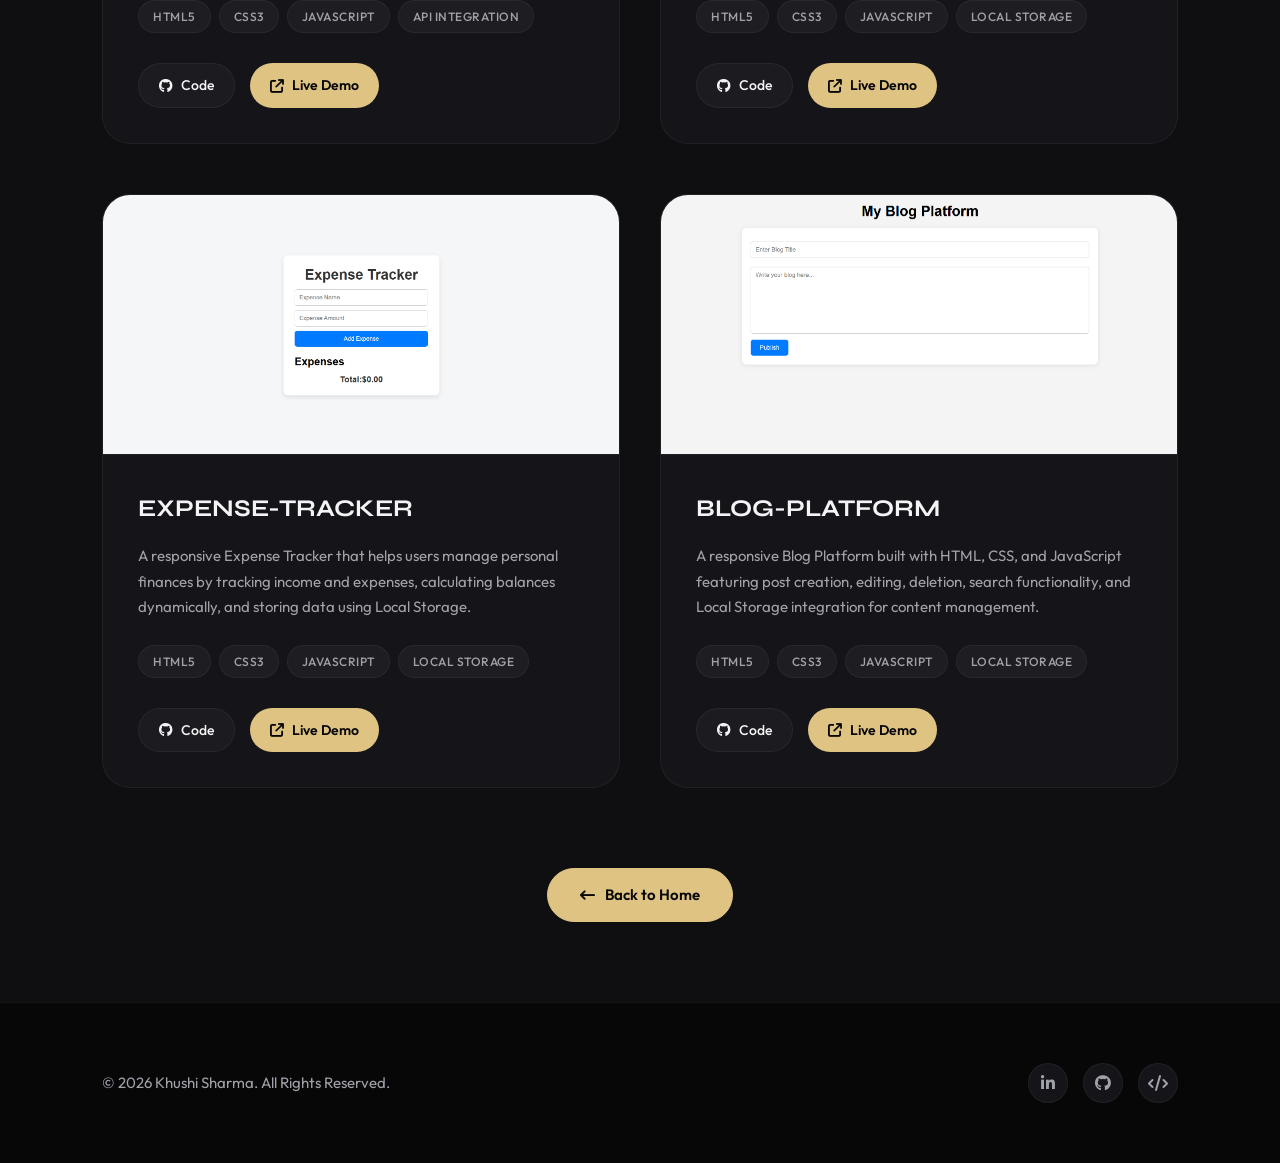
==== commit c0db5a71: "improved skills section" ====
--- a/project.html
+++ b/project.html
@@ -45,11 +45,26 @@
                 <h1 class="section-title">Project <span>Archive</span></h1>
             </div>
 
+            <!-- Modern Control Dashboard Panel (Search & Filter) -->
+            <div class="filter-panel animate-in">
+                <div class="search-wrapper">
+                    <i class="fa-solid fa-magnifying-glass search-icon"></i>
+                    <input type="text" id="projectSearch" placeholder="Search projects by title or tech stack...">
+                </div>
+                <div class="filter-chips">
+                    <button class="filter-btn active" data-filter="all">All</button>
+                    <button class="filter-btn" data-filter="frontend">Frontend</button>
+                    <button class="filter-btn" data-filter="backend">Backend</button>
+                    <button class="filter-btn" data-filter="fullstack">Full Stack</button>
+                    <button class="filter-btn" data-filter="aiml">AI/ML Apps</button>
+                </div>
+            </div>
+
             <!-- All 6 Projects Grid -->
             <div class="projects-grid">
                 
                 <!-- PROJECT 1 -->
-                <div class="project-card animate-in">
+                <div class="project-card animate-in" data-category="frontend" data-title="DISHDASH">
                     <div class="project-img">
                         <img src="images/DISHDASH.png" alt="DISHDASH - Food Delivery Platform">
                     </div>
@@ -76,7 +91,7 @@
                 </div>
 
                 <!-- PROJECT 2 -->
-                <div class="project-card animate-in delay-100">
+                <div class="project-card animate-in delay-100" data-category="fullstack" data-title="TASKMASTER PRO">
                     <div class="project-img">
                         <img src="images/TASK-MASTER.png" alt="TASKMASTER PRO - Advanced Todo App">
                     </div>
@@ -103,7 +118,7 @@
                 </div>
 
                 <!-- PROJECT 3 -->
-                <div class="project-card animate-in">
+                <div class="project-card animate-in" data-category="frontend" data-title="WEATHER APP">
                     <div class="project-img">
                         <img src="images/WEATHER.png" alt="Weather Forecast Application">
                     </div>
@@ -130,7 +145,7 @@
                 </div>
 
                 <!-- PROJECT 4 -->
-                <div class="project-card animate-in delay-100">
+                <div class="project-card animate-in delay-100" data-category="frontend" data-title="MOVIE-SEAT">
                     <div class="project-img">
                         <img src="images/MOVIE-SEAT.png" alt="Movie Seat Booking App">
                     </div>
@@ -157,7 +172,7 @@
                 </div>
 
                 <!-- PROJECT 5 -->
-                <div class="project-card animate-in">
+                <div class="project-card animate-in" data-category="frontend" data-title="EXPENSE-TRACKER">
                     <div class="project-img">
                         <img src="images/EXPENSE-TRACKER.png" alt="Expense Tracker App">
                     </div>
@@ -184,7 +199,7 @@
                 </div>
 
                 <!-- PROJECT 6 -->
-                <div class="project-card animate-in delay-100">
+                <div class="project-card animate-in delay-100" data-category="fullstack" data-title="BLOG-PLATFORM">
                     <div class="project-img">
                         <img src="images/BLOG-PLATFORM.png" alt="Blog Platform App">
                     </div>
@@ -223,44 +238,18 @@
 
     <!-- Revamped Footer Block -->
     <footer class="footer">
-        <div class="container">
-            <div class="footer-top">
-                <div class="footer-brand">
-                    <a href="index.html#home" class="logo">KHUSHI</a>
-                    <p>Crafting high-end digital experiences through robust full stack development and user-centered design principles.</p>
-                </div>
-                
-                <div class="footer-links-grid">
-                    <div class="footer-column">
-                        <h4>Sitemap</h4>
-                        <a href="index.html#home">Home</a>
-                        <a href="index.html#about">About</a>
-                        <a href="index.html#skills">Skills</a>
-                        <a href="index.html#projects">Projects</a>
-                        <a href="index.html#contact">Contact</a>
-                    </div>
-                    <div class="footer-column">
-                        <h4>Social Channels</h4>
-                        <a href="https://linkedin.com" target="_blank">LinkedIn</a>
-                        <a href="https://github.com/khushiiish" target="_blank">GitHub</a>
-                        <a href="https://leetcode.com/u/khushiish/" target="_blank">LeetCode</a>
-                    </div>
-                </div>
-            </div>
-
-            <!-- Massive typographic signature in background -->
-            <div class="footer-signature">
-                <h2>KHUSHI</h2>
-            </div>
-
-            <div class="footer-bottom">
-                <p>&copy; 2026 Khushi Sharma. All Rights Reserved.</p>
-                
-                <!-- Local time clock ticking in IST -->
-                <div class="footer-clock">
-                    <span class="pulse"></span>
-                    <span id="timezone-clock">Loading local time...</span>
-                </div>
+        <div class="container footer-minimal">
+            <p>&copy; 2026 Khushi Sharma. All Rights Reserved.</p>
+            <div class="social-media">
+                <a href="https://linkedin.com" target="_blank" class="social-link magnetic" aria-label="LinkedIn">
+                    <i class="fa-brands fa-linkedin-in"></i>
+                </a>
+                <a href="https://github.com/khushiiish" target="_blank" class="social-link magnetic" aria-label="GitHub">
+                    <i class="fa-brands fa-github"></i>
+                </a>
+                <a href="https://leetcode.com/u/khushiish/" target="_blank" class="social-link magnetic" aria-label="LeetCode">
+                    <i class="fa-solid fa-code"></i>
+                </a>
             </div>
         </div>
     </footer>
--- a/style.css
+++ b/style.css
@@ -465,136 +465,154 @@
     margin-bottom: 2.5rem;
 }
 
-/* --- BENTO SKILLS & TOOLS SECTION --- */
+/* --- SKILLS & TOOLS SECTION (BENTO GRID STYLE) --- */
 .skills {
     background: var(--bg-dark);
-}
-
-.bento-grid {
+    padding-bottom: 12rem;
+}
+
+.skills-wrapper {
     display: grid;
-    grid-template-columns: repeat(3, 1fr);
-    gap: 2.5rem;
-    margin-bottom: 6rem;
-}
-
-.bento-card {
+    grid-template-columns: repeat(2, 1fr);
+    gap: 3.5rem;
+    width: 100%;
+}
+
+.skills-category-block {
     background: var(--bg-card);
     border: 1px solid var(--border-color);
-    border-radius: 24px;
-    padding: 3.5rem;
-    transition: var(--transition-smooth);
-}
-
-.bento-card:hover {
+    border-radius: 28px;
+    padding: 4rem;
+    transition: var(--transition-smooth);
+}
+
+.skills-category-block:hover {
     transform: translateY(-5px);
     border-color: var(--border-hover);
     box-shadow: 0 20px 40px rgba(0, 0, 0, 0.4);
 }
 
-.bento-card.double-col {
+/* Bento card spans */
+.skills-category-block.double-col {
     grid-column: span 2;
 }
 
-.bento-card h3 {
+.category-title {
     font-family: var(--font-title);
-    font-size: 2rem;
+    font-size: 2.2rem;
     font-weight: 700;
-    margin-bottom: 2.5rem;
-    color: var(--text-primary);
-}
-
-.skills-list {
-    display: flex;
-    flex-wrap: wrap;
-    gap: 1.2rem;
-}
-
-.skill-tag {
-    display: inline-flex;
-    align-items: center;
-    gap: 0.8rem;
-    padding: 1rem 1.8rem;
-    background: rgba(255, 255, 255, 0.03);
-    border: 1px solid var(--border-color);
-    border-radius: 9999px;
-    font-size: 1.4rem;
+    margin-bottom: 3.5rem;
+    color: var(--text-primary);
+    position: relative;
+    padding-left: 2rem;
+}
+
+.category-title::before {
+    content: '';
+    position: absolute;
+    left: 0;
+    top: 50%;
+    transform: translateY(-50%);
+    width: 4px;
+    height: 1.8rem;
+    background: var(--accent);
+    border-radius: 2px;
+}
+
+.skills-grid {
+    display: grid;
+    grid-template-columns: repeat(auto-fill, minmax(16rem, 1fr));
+    gap: 2.5rem;
+}
+
+.skill-tile {
+    background: #111114;
+    border: 1px solid rgba(255, 255, 255, 0.04);
+    border-radius: 20px;
+    padding: 3rem 2rem;
+    display: flex;
+    flex-direction: column;
+    align-items: center;
+    justify-content: center;
+    gap: 1.8rem;
+    text-align: center;
+    cursor: default;
+    transition: var(--transition-smooth);
+    position: relative;
+}
+
+.skill-tile::before {
+    content: '';
+    position: absolute;
+    inset: 0;
+    border-radius: 20px;
+    border: 1.5px solid transparent;
+    transition: var(--transition-smooth);
+    pointer-events: none;
+    z-index: 1;
+}
+
+.skill-icon {
+    width: 5rem;
+    height: 5rem;
+    display: flex;
+    align-items: center;
+    justify-content: center;
+    transition: var(--transition-smooth);
+}
+
+.skill-icon img {
+    width: 100%;
+    height: 100%;
+    object-fit: contain;
+    transition: var(--transition-smooth);
+}
+
+.skill-icon svg {
+    width: 100%;
+    height: 100%;
+    transition: var(--transition-smooth);
+}
+
+.skill-name {
+    font-size: 1.5rem;
     font-weight: 500;
     color: var(--text-secondary);
-    transition: var(--transition-fast);
-}
-
-.skill-tag i, .skill-tag svg {
-    font-size: 1.6rem;
-    color: var(--skill-color, var(--text-muted));
-    fill: var(--skill-color, var(--text-muted));
-    transition: var(--transition-fast);
-}
-
-.skill-tag .custom-svg {
-    width: 1.6rem;
-    height: 1.6rem;
-}
-
-.skill-tag:hover {
-    background: rgba(255, 255, 255, 0.06);
-    border-color: var(--skill-color, var(--accent));
-    color: var(--text-primary);
-}
-
-.skill-tag:hover i, .skill-tag:hover svg {
-    color: var(--skill-color, var(--accent));
-    fill: var(--skill-color, var(--accent));
-}
-
-/* Soft Skills Grid */
-.soft-skills-grid {
-    display: grid;
-    grid-template-columns: repeat(2, 1fr);
-    gap: 1.5rem;
-}
-
-.soft-skill-box {
-    display: flex;
-    align-items: center;
-    gap: 1.5rem;
-    padding: 1.5rem;
-    background: rgba(255, 255, 255, 0.02);
-    border: 1px solid var(--border-color);
-    border-radius: 16px;
-    transition: var(--transition-fast);
-}
-
-.soft-skill-box:hover {
-    border-color: var(--border-hover);
-    background: rgba(255, 255, 255, 0.04);
-}
-
-.soft-icon {
-    width: 4rem;
-    height: 4rem;
-    background: rgba(223, 195, 130, 0.08);
-    border-radius: 12px;
-    display: flex;
-    align-items: center;
-    justify-content: center;
-    font-size: 1.8rem;
-    color: var(--accent);
-    transition: var(--transition-fast);
-}
-
-.soft-skill-box:hover .soft-icon {
-    background: var(--accent);
-    color: var(--bg-dark);
-}
-
-.soft-skill-box span {
-    font-size: 1.4rem;
-    font-weight: 500;
-    color: var(--text-secondary);
-}
-
-.soft-skill-box:hover span {
-    color: var(--text-primary);
+    transition: var(--transition-smooth);
+}
+
+/* Hover micro-interactions */
+.skill-tile:hover {
+    transform: translateY(-5px) scale(1.02);
+    background: #15151a;
+    box-shadow: 0 15px 35px rgba(0, 0, 0, 0.6), 0 0 25px rgba(var(--brand-color-rgb), 0.12);
+}
+
+.skill-tile:hover::before {
+    border-color: var(--brand-color);
+}
+
+.skill-tile:hover .skill-icon {
+    transform: scale(1.08);
+}
+
+.skill-tile:hover .skill-name {
+    color: var(--text-primary);
+}
+
+/* Soft Skills specifics: custom color and color transition for their SVGs */
+.skill-tile.soft-skill {
+    --brand-color: var(--accent);
+    --brand-color-rgb: 223, 195, 130;
+}
+
+.skill-tile.soft-skill .skill-icon svg {
+    stroke: var(--text-secondary);
+}
+
+.skill-tile.soft-skill:hover .skill-icon svg {
+    stroke: var(--accent);
+    transform: scale(1.08);
 }
 
 /* --- ASYMMETRIC PROJECTS GRID --- */
@@ -814,6 +832,84 @@
     opacity: 1;
 }
 
+/* --- PROJECT EXPLORER (SEARCH & FILTER) --- */
+.filter-panel {
+    display: flex;
+    flex-direction: column;
+    align-items: center;
+    gap: 2.5rem;
+    margin-bottom: 6rem;
+    width: 100%;
+}
+.search-wrapper {
+    position: relative;
+    width: 100%;
+    max-width: 60rem;
+}
+.search-icon {
+    position: absolute;
+    left: 2.2rem;
+    top: 50%;
+    transform: translateY(-50%);
+    font-size: 1.6rem;
+    color: var(--text-secondary);
+}
+#projectSearch {
+    width: 100%;
+    padding: 1.6rem 2rem 1.6rem 5.5rem;
+    background: var(--bg-card);
+    border: 1px solid var(--border-color);
+    border-radius: 9999px;
+    color: var(--text-primary);
+    font-size: 1.5rem;
+    transition: var(--transition-smooth);
+    box-shadow: 0 4px 20px rgba(0, 0, 0, 0.2);
+}
+#projectSearch:focus {
+    border-color: var(--accent);
+    box-shadow: 0 10px 25px rgba(0, 0, 0, 0.4), 0 0 20px rgba(223, 195, 130, 0.1);
+}
+.filter-chips {
+    display: flex;
+    gap: 1.5rem;
+    flex-wrap: wrap;
+    justify-content: center;
+}
+.filter-btn {
+    background: var(--bg-card);
+    border: 1px solid var(--border-color);
+    color: var(--text-secondary);
+    font-size: 1.4rem;
+    font-weight: 500;
+    padding: 1rem 2.4rem;
+    border-radius: 9999px;
+    cursor: pointer;
+    transition: var(--transition-fast);
+}
+.filter-btn:hover {
+    border-color: var(--border-hover);
+    color: var(--text-primary);
+}
+.filter-btn.active {
+    background: var(--accent);
+    color: var(--bg-dark);
+    border-color: var(--accent);
+    font-weight: 600;
+    box-shadow: 0 4px 15px rgba(223, 195, 130, 0.2);
+}
+
+/* Smooth filtering transition class */
+.project-card {
+    transition: opacity 0.4s cubic-bezier(0.16, 1, 0.3, 1), transform 0.4s cubic-bezier(0.16, 1, 0.3, 1), border-color 0.25s ease, box-shadow 0.25s ease;
+    transform: scale(1);
+    opacity: 1;
+}
+.project-card.card-hidden {
+    opacity: 0;
+    transform: scale(0.95);
+    pointer-events: none;
+}
+
 /* --- CONTACT SECTION --- */
 .contact {
     background: var(--bg-dark);
@@ -954,116 +1050,56 @@
 /* --- FOOTER SECTION --- */
 .footer {
     background: var(--bg-dark);
-    padding: 8rem 8% 4rem;
+    padding: 6rem 8% 6rem;
     border-top: 1px solid var(--border-color);
-    position: relative;
-}
-
-.footer-top {
+}
+
+.footer-minimal {
     display: flex;
     justify-content: space-between;
-    align-items: flex-start;
+    align-items: center;
     flex-wrap: wrap;
-    gap: 6rem;
-    margin-bottom: 8rem;
-}
-
-.footer-brand {
-    max-width: 32rem;
-}
-
-.footer-brand .logo {
-    font-size: 3.2rem;
-    display: inline-block;
-    margin-bottom: 2rem;
-}
-
-.footer-brand p {
+    gap: 2.5rem;
+    width: 100%;
+}
+
+.footer-minimal p {
     color: var(--text-secondary);
     font-size: 1.5rem;
-    line-height: 1.6;
-}
-
-.footer-links-grid {
-    display: flex;
-    gap: 8rem;
-}
-
-.footer-column {
-    display: flex;
-    flex-direction: column;
-    gap: 2rem;
-}
-
-.footer-column h4 {
-    font-size: 1.4rem;
-    font-weight: 600;
-    text-transform: uppercase;
-    letter-spacing: 0.2rem;
-    color: var(--text-muted);
-}
-
-.footer-column a {
-    font-size: 1.5rem;
+}
+
+.footer-minimal .social-media {
+    display: flex;
+    gap: 1.5rem;
+}
+
+.footer-minimal .social-link {
+    display: inline-flex;
+    justify-content: center;
+    align-items: center;
+    width: 4rem;
+    height: 4rem;
+    background: var(--bg-card);
+    border: 1px solid var(--border-color);
+    border-radius: 50%;
+    font-size: 1.6rem;
     color: var(--text-secondary);
-    transition: var(--transition-fast);
-}
-
-.footer-column a:hover {
-    color: var(--accent);
-    transform: translateX(3px);
-}
-
-.footer-signature {
-    width: 100%;
-    text-align: center;
-    user-select: none;
-    pointer-events: none;
-    margin-bottom: 4rem;
-}
-
-.footer-signature h2 {
-    font-family: var(--font-title);
-    font-size: 12vw;
-    font-weight: 800;
-    line-height: 0.8;
-    color: rgba(255, 255, 255, 0.015);
-    -webkit-text-stroke: 1.5px rgba(255, 255, 255, 0.05);
-    letter-spacing: -0.5vw;
-}
-
-.footer-bottom {
-    display: flex;
-    justify-content: space-between;
-    align-items: center;
-    border-top: 1px solid rgba(255, 255, 255, 0.03);
-    padding-top: 4rem;
-    color: var(--text-muted);
-    font-size: 1.4rem;
-    flex-wrap: wrap;
-    gap: 2rem;
-}
-
-.footer-clock {
-    display: flex;
-    align-items: center;
-    gap: 1rem;
-    color: var(--text-secondary);
-}
-
-.footer-clock i {
-    color: var(--accent);
-    font-size: 1.2rem;
-}
-
-.footer-clock .pulse {
-    width: 8px;
-    height: 8px;
-    background: #10b981;
-    border-radius: 50%;
-    display: inline-block;
-    box-shadow: 0 0 8px #10b981;
-    animation: pulseGlow 2s infinite;
+    transition: var(--transition-smooth);
+}
+
+.footer-minimal .social-link:hover {
+    color: var(--bg-dark);
+    background: var(--accent);
+    border-color: var(--accent);
+    transform: translateY(-3px);
+    box-shadow: 0 8px 20px rgba(223, 195, 130, 0.2);
+}
+
+@media (max-width: 768px) {
+    .footer-minimal {
+        flex-direction: column;
+        text-align: center;
+    }
 }
 
 @keyframes pulseGlow {
@@ -1122,12 +1158,12 @@
         height: 40rem;
     }
     
-    .bento-grid {
-        grid-template-columns: repeat(2, 1fr);
-    }
-    
-    .bento-card.double-col {
-        grid-column: span 2;
+    .skills-wrapper {
+        grid-template-columns: 1fr;
+        gap: 2.5rem;
+    }
+    .skills-category-block.double-col {
+        grid-column: span 1;
     }
     
     .contact-grid {
@@ -1202,16 +1238,12 @@
         height: 38rem;
     }
     
-    .bento-grid {
+    .skills-wrapper {
         grid-template-columns: 1fr;
-    }
-    
-    .bento-card.double-col {
+        gap: 2.5rem;
+    }
+    .skills-category-block.double-col {
         grid-column: span 1;
-    }
-    
-    .soft-skills-grid {
-        grid-template-columns: 1fr;
     }
     
     .projects-grid {
@@ -1231,16 +1263,6 @@
         min-height: 32rem;
     }
     
-    .footer-top {
-        flex-direction: column;
-        gap: 4rem;
-    }
-    
-    .footer-links-grid {
-        width: 100%;
-        justify-content: space-between;
-        gap: 4rem;
-    }
 }
 
 @media (max-width: 480px) {
@@ -1268,8 +1290,19 @@
         padding: 3rem;
     }
     
-    .footer-links-grid {
-        flex-direction: column;
-        gap: 4rem;
-    }
-}
+}
+
+/* Antigravity tile custom rainbow hover */
+.skill-tile.antigravity-tile:hover {
+    box-shadow: 0 15px 35px rgba(0, 0, 0, 0.6), 
+                0 0 20px rgba(255, 89, 100, 0.08), 
+                0 0 30px rgba(63, 136, 197, 0.08);
+}
+
+.skill-tile.antigravity-tile:hover::before {
+    background: linear-gradient(135deg, #FF5964 0%, #FFE74C 25%, #38A3A5 50%, #22577A 75%, #3F88C5 100%) border-box;
+    -webkit-mask: linear-gradient(#fff 0 0) padding-box, linear-gradient(#fff 0 0);
+    -webkit-mask-composite: destination-out;
+    mask-composite: exclude;
+    border: 1.5px solid transparent;
+}
